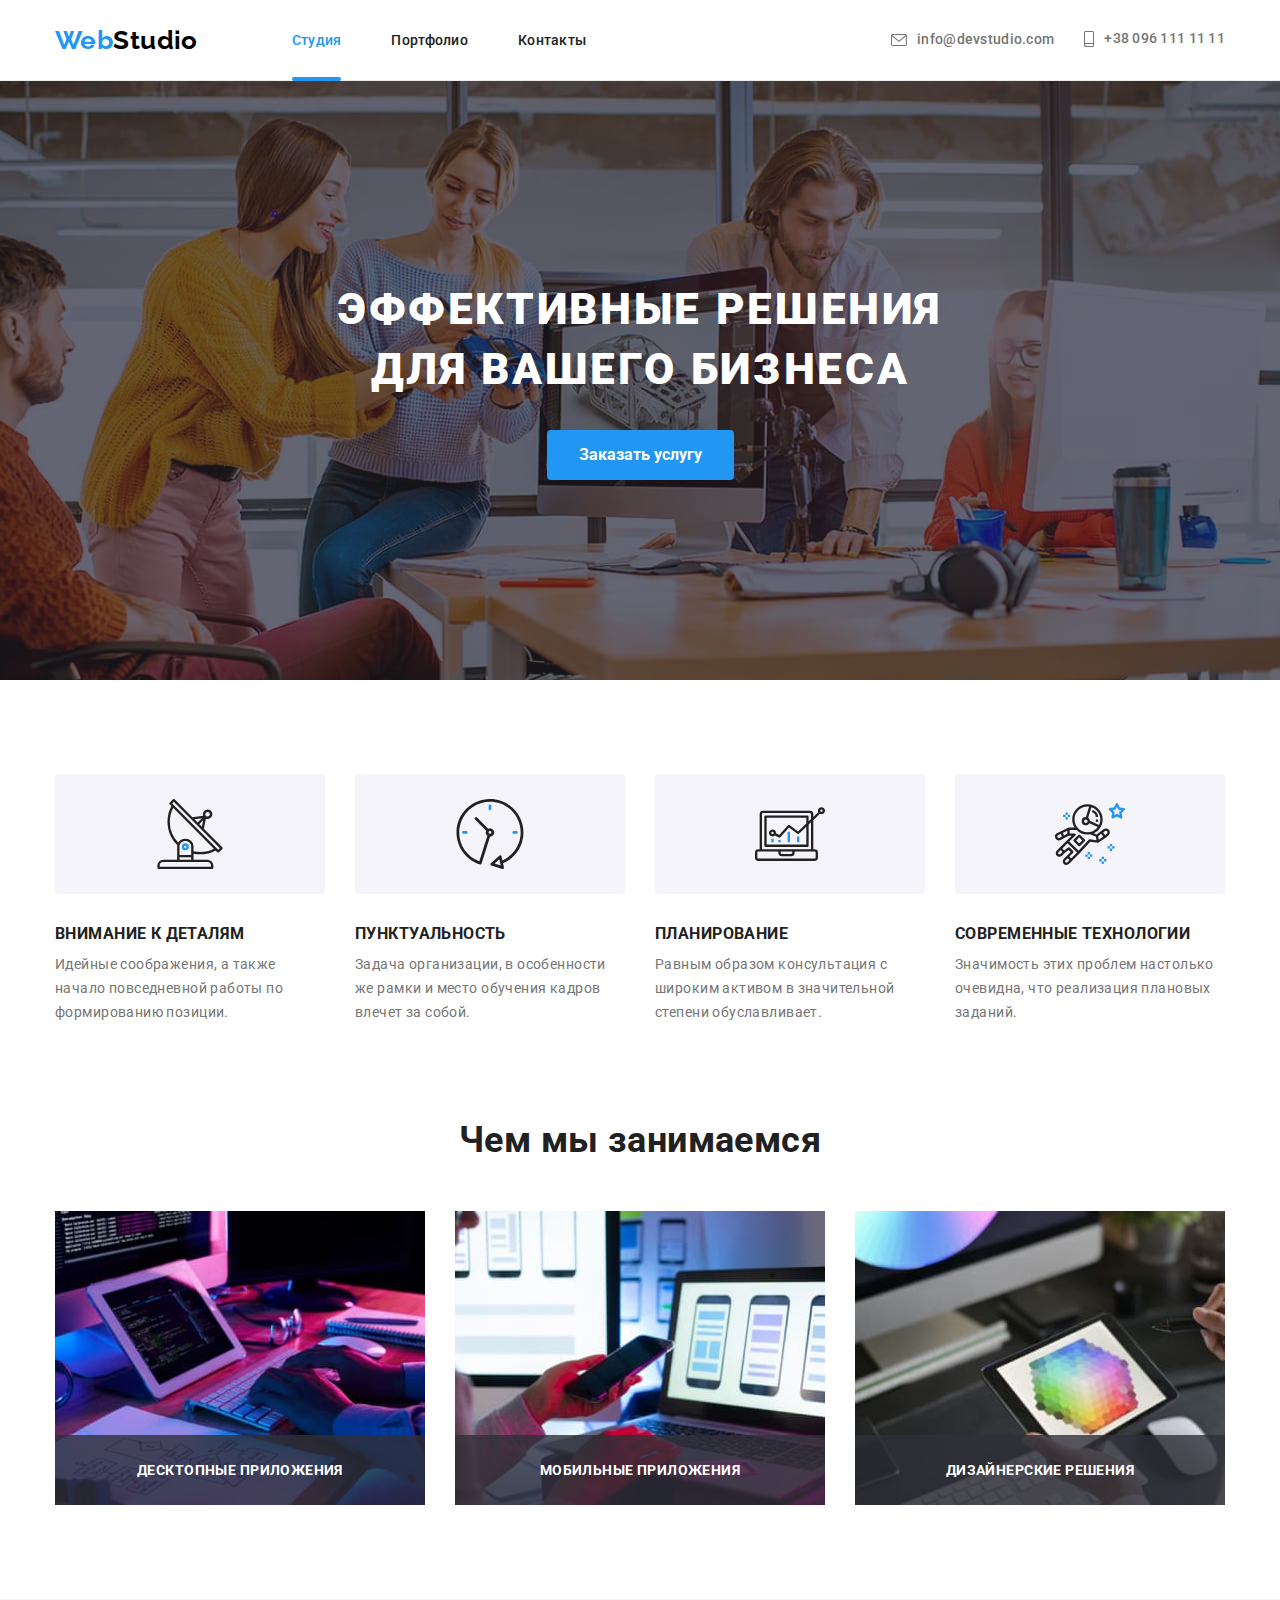
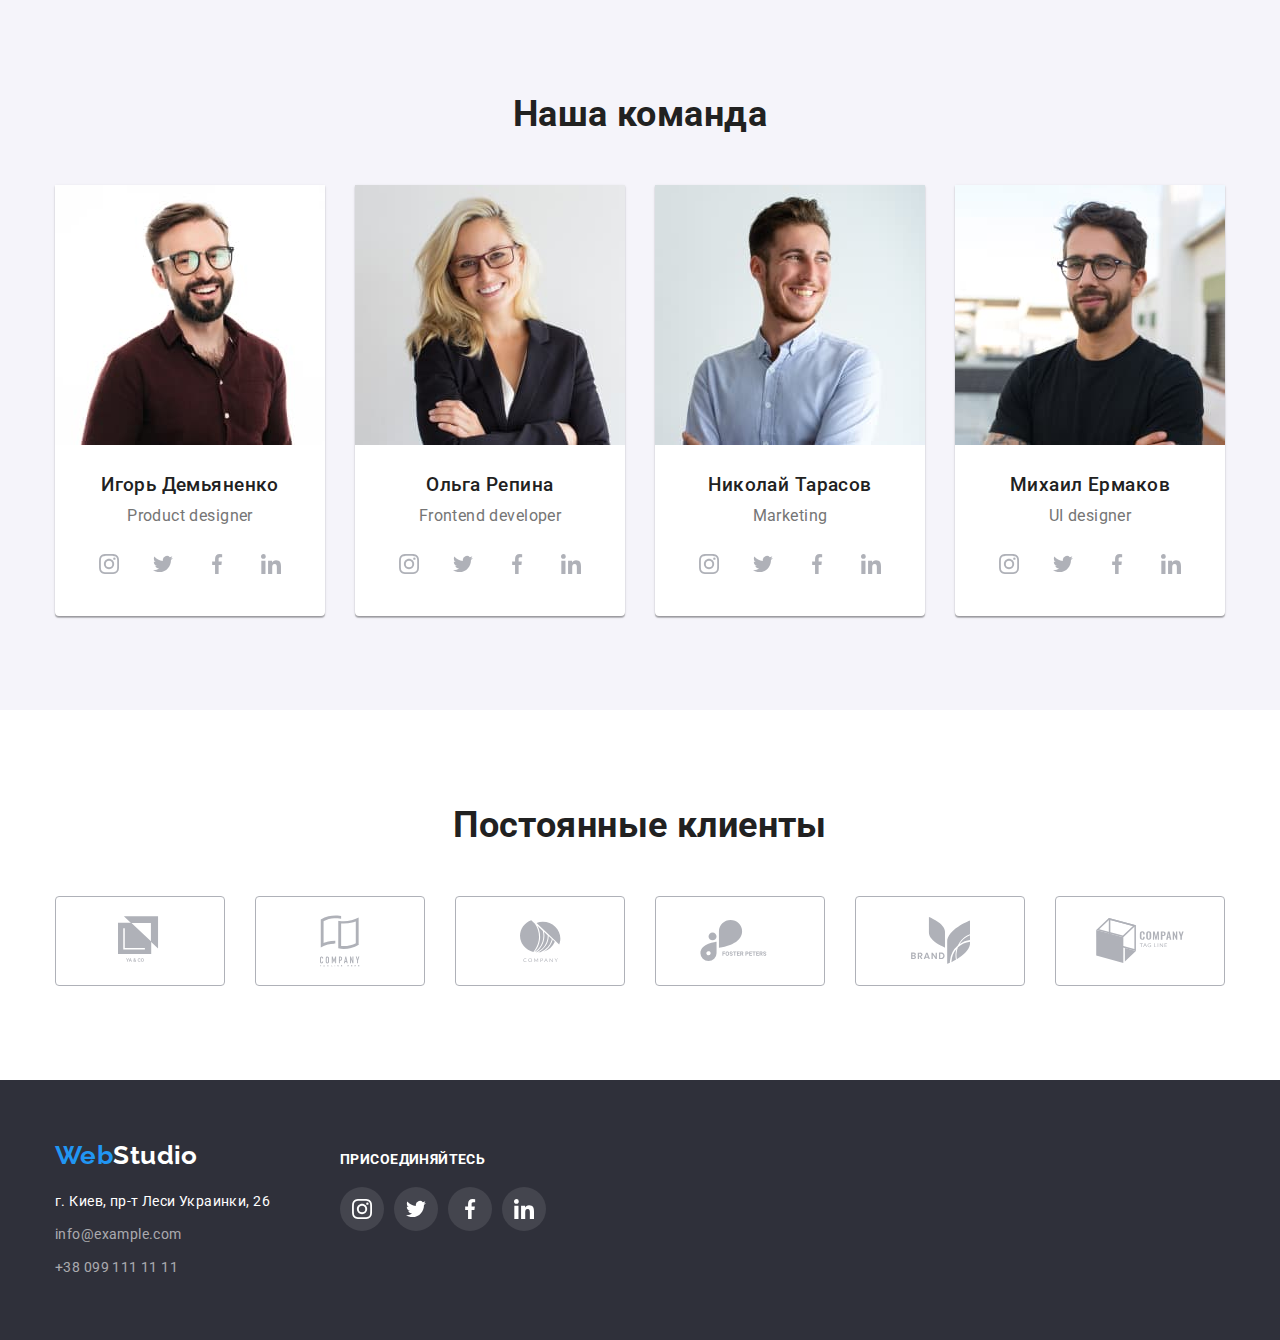
==== index.html @ 984427cb "Initial files copied" ====
<!DOCTYPE html>
<html lang="ru">
  <head>
    <meta charset="UTF-8" />
    <meta name="viewport" content="width=device-width, initial-scale=1.0" />
    <link rel="preconnect" href="https://fonts.gstatic.com" />
    <link
      href="https://fonts.googleapis.com/css2?family=Raleway:wght@400;700&family=Roboto:wght@400;500;700;900&display=swap"
      rel="stylesheet"
    />
    <link
      rel="stylesheet"
      href="https://cdnjs.cloudflare.com/ajax/libs/modern-normalize/1.0.0/modern-normalize.min.css"
    />
    <link rel="stylesheet" href="./css/styles.css" />
    <title>Главная</title>
  </head>
  <body>
    <!-- Секция хедера -->
    <header class="page-header">
      <div class="container header flex">
        <nav class="header-nav flex">
          <a class="logo" href="./index.html" lang="en"
            ><span class="accent">Web</span>Studio</a
          >
          <ul class="nav-list list flex">
            <li class="nav-item current">
              <a class="nav-link current" href="./index.html">Студия</a>
            </li>
            <li class="nav-item">
              <a class="nav-link" href="./portfolio.html">Портфолио</a>
            </li>
            <li class="nav-item">
              <a class="nav-link" href="#contact">Контакты</a>
            </li>
          </ul>
        </nav>
        <ul class="contacts-list list flex">
          <li class="item">
            <a class="contacts-link header" href="mailto:info@devstudio.com">
              <svg class="icon-envelope">
                <use href="./images/sprite.svg#icon-envelope"></use>
              </svg>
              info@devstudio.com</a
            >
          </li>
          <li class="item">
            <a class="contacts-link header" href="tel:+380961111111"
              ><svg class="icon-smartphone">
                <use href="./images/sprite.svg#icon-smartphone"></use>
              </svg>
              +38 096 111 11 11</a
            >
          </li>
        </ul>
      </div>
    </header>
    <main>
      <!-- Модальное окно -->
      <div class="backdrop is-hidden" data-modal>
        <div class="modal">
          <button type="button" class="modal-close-btn" data-modal-close>
            <svg class="icon-cross">
              <use href="./images/sprite.svg#icon-form-cross"></use>
            </svg>
          </button>
        </div>
      </div>
      <!-- Секция героя -->
      <section class="hero flex">
        <div class="container">
          <h1 class="hero-title">Эффективные решения для вашего бизнеса</h1>
          <!-- Временно оформлена как ссылка -->
          <button type="button" class="hero-button" data-modal-open>
            Заказать услугу
          </button>
        </div>
      </section>
      <!-- Секция преимуществ -->
      <section class="advantages">
        <div class="container">
          <!-- В будущем сделать Н2 скрытым заголовком корректно -->
          <h2 class="advantages-title-main visuallyhidden">
            Наши преимущества
          </h2>
          <ul class="advantages-list list flex">
            <li class="item">
              <div class="advantages-thumb">
                <svg class="advantages-icon">
                  <use href="./images/sprite.svg#icon-antenna"></use>
                </svg>
              </div>
              <h3 class="advantages-title">Внимание к деталям</h3>
              <p class="advantages-text">
                Идейные соображения, а также начало повседневной работы по
                формированию позиции.
              </p>
            </li>
            <li class="item">
              <div class="advantages-thumb">
                <svg class="advantages-icon">
                  <use href="./images/sprite.svg#icon-clock"></use>
                </svg>
              </div>
              <h3 class="advantages-title">Пунктуальность</h3>
              <p class="advantages-text">
                Задача организации, в особенности же рамки и место обучения
                кадров влечет за собой.
              </p>
            </li>
            <li class="item">
              <div class="advantages-thumb">
                <svg class="advantages-icon">
                  <use href="./images/sprite.svg#icon-diagram"></use>
                </svg>
              </div>
              <h3 class="advantages-title">Планирование</h3>
              <p class="advantages-text">
                Равным образом консультация с широким активом в значительной
                степени обуславливает.
              </p>
            </li>
            <li class="item">
              <div class="advantages-thumb">
                <svg class="advantages-icon">
                  <use href="./images/sprite.svg#icon-astronaut"></use>
                </svg>
              </div>
              <h3 class="advantages-title">Современные технологии</h3>
              <p class="advantages-text">
                Значимость этих проблем настолько очевидна, что реализация
                плановых заданий.
              </p>
            </li>
          </ul>
        </div>
      </section>
      <!-- Секция деятельности -->
      <section class="activity">
        <div class="container">
          <h2 class="activity-title">Чем мы занимаемся</h2>
          <ul class="activity-list list flex">
            <li class="activity-item">
              <img
                src="./images/codding.jpg"
                alt="Создание разметки вебстраницы"
              />
              <p class="activity-text">десктопные приложения</p>
            </li>
            <li class="activity-item">
              <img
                src="./images/prototyping.jpg"
                alt="Прототипирование вебстраницы"
              />
              <p class="activity-text">мобильные приложения</p>
            </li>
            <li class="activity-item">
              <img
                src="./images/web-design.jpg"
                alt="Выбор цвета на цифровой палитре"
              />
              <p class="activity-text">дизайнерские решения</p>
            </li>
          </ul>
        </div>
      </section>
      <!-- Секция команды -->
      <section class="team section">
        <div class="container">
          <h2 class="team-title">Наша команда</h2>
          <ul class="team-card-list list flex">
            <li class="team-card">
              <img src="./images/team-one.jpg" alt="Дизайнер продукта" />
              <div class="team-card-content">
                <h3 class="team-card-title">Игорь Демьяненко</h3>
                <p class="team-card-text" lang="en">Product designer</p>
              </div>
              <ul class="team-social list flex">
                <li class="team-social-item">
                  <a class="team-social-link flex" href="">
                    <svg class="team-icon">
                      <use href="./images/sprite.svg#icon-instagram-logo"></use>
                    </svg>
                  </a>
                </li>
                <li class="team-social-item">
                  <a class="team-social-link flex" href="">
                    <svg class="team-icon">
                      <use href="./images/sprite.svg#icon-twitter-logo"></use>
                    </svg>
                  </a>
                </li>
                <li class="team-social-item">
                  <a class="team-social-link flex" href="">
                    <svg class="team-icon">
                      <use href="./images/sprite.svg#icon-facebook-logo"></use>
                    </svg>
                  </a>
                </li>
                <li class="team-social-item">
                  <a class="team-social-link flex" href="">
                    <svg class="team-icon">
                      <use href="./images/sprite.svg#icon-linkedin-logo"></use>
                    </svg>
                  </a>
                </li>
              </ul>
            </li>
            <li class="team-card">
              <img src="./images/team-two.jpg" alt="Фронтенд разработчик" />
              <div class="team-card-content">
                <h3 class="team-card-title">Ольга Репина</h3>
                <p class="team-card-text" lang="en">Frontend developer</p>
              </div>
              <ul class="team-social list flex">
                <li class="team-social-item">
                  <a class="team-social-link flex" href="">
                    <svg class="team-icon">
                      <use href="./images/sprite.svg#icon-instagram-logo"></use>
                    </svg>
                  </a>
                </li>
                <li class="team-social-item">
                  <a class="team-social-link flex" href="">
                    <svg class="team-icon">
                      <use href="./images/sprite.svg#icon-twitter-logo"></use>
                    </svg>
                  </a>
                </li>
                <li class="team-social-item">
                  <a class="team-social-link flex" href="">
                    <svg class="team-icon">
                      <use href="./images/sprite.svg#icon-facebook-logo"></use>
                    </svg>
                  </a>
                </li>
                <li class="team-social-item">
                  <a class="team-social-link flex" href="">
                    <svg class="team-icon">
                      <use href="./images/sprite.svg#icon-linkedin-logo"></use>
                    </svg>
                  </a>
                </li>
              </ul>
            </li>
            <li class="team-card">
              <img src="./images/team-three.jpg" alt="Маркетолог" />
              <div class="team-card-content">
                <h3 class="team-card-title">Николай Тарасов</h3>
                <p class="team-card-text" lang="en">Marketing</p>
              </div>
              <ul class="team-social list flex">
                <li class="team-social-item">
                  <a class="team-social-link flex" href="">
                    <svg class="team-icon">
                      <use href="./images/sprite.svg#icon-instagram-logo"></use>
                    </svg>
                  </a>
                </li>
                <li class="team-social-item">
                  <a class="team-social-link flex" href="">
                    <svg class="team-icon">
                      <use href="./images/sprite.svg#icon-twitter-logo"></use>
                    </svg>
                  </a>
                </li>
                <li class="team-social-item">
                  <a class="team-social-link flex" href="">
                    <svg class="team-icon">
                      <use href="./images/sprite.svg#icon-facebook-logo"></use>
                    </svg>
                  </a>
                </li>
                <li class="team-social-item">
                  <a class="team-social-link flex" href="">
                    <svg class="team-icon">
                      <use href="./images/sprite.svg#icon-linkedin-logo"></use>
                    </svg>
                  </a>
                </li>
              </ul>
            </li>
            <li class="team-card">
              <img src="./images/team-four.jpg" alt="Дизайнер интерфейса" />
              <div class="team-card-content">
                <h3 class="team-card-title">Михаил Ермаков</h3>
                <p class="team-card-text" lang="en">UI designer</p>
              </div>
              <ul class="team-social list flex">
                <li class="team-social-item">
                  <a class="team-social-link flex" href="">
                    <svg class="team-icon">
                      <use href="./images/sprite.svg#icon-instagram-logo"></use>
                    </svg>
                  </a>
                </li>
                <li class="team-social-item">
                  <a class="team-social-link flex" href="">
                    <svg class="team-icon">
                      <use href="./images/sprite.svg#icon-twitter-logo"></use>
                    </svg>
                  </a>
                </li>
                <li class="team-social-item">
                  <a class="team-social-link flex" href="">
                    <svg class="team-icon">
                      <use href="./images/sprite.svg#icon-facebook-logo"></use>
                    </svg>
                  </a>
                </li>
                <li class="team-social-item">
                  <a class="team-social-link flex" href="">
                    <svg class="team-icon">
                      <use href="./images/sprite.svg#icon-linkedin-logo"></use>
                    </svg>
                  </a>
                </li>
              </ul>
            </li>
          </ul>
        </div>
      </section>
      <!-- Секция постоянные клиенты -->
      <section class="clients">
        <div class="container">
          <h2 class="clients-title">Постоянные клиенты</h2>
          <ul class="clients-list list">
            <li class="clients-item">
              <a class="clients-link link" href="">
                <svg class="clients-icons clients-icon-1">
                  <use href="./images/sprite.svg#icon-client-logo-1"></use>
                </svg>
              </a>
            </li>
            <li class="clients-item">
              <a class="clients-link link" href="">
                <svg class="clients-icons clients-icon-2">
                  <use href="./images/sprite.svg#icon-client-logo-2"></use>
                </svg>
              </a>
            </li>
            <li class="clients-item">
              <a class="clients-link link" href="">
                <svg class="clients-icons clients-icon-3">
                  <use href="./images/sprite.svg#icon-client-logo-3"></use>
                </svg>
              </a>
            </li>
            <li class="clients-item">
              <a class="clients-link link" href="">
                <svg class="clients-icons clients-icon-4">
                  <use href="./images/sprite.svg#icon-client-logo-4"></use>
                </svg>
              </a>
            </li>
            <li class="clients-item">
              <a class="clients-link link" href="">
                <svg class="clients-icons clients-icon-5">
                  <use href="./images/sprite.svg#icon-client-logo-5"></use>
                </svg>
              </a>
            </li>
            <li class="clients-item">
              <a class="clients-link link" href="">
                <svg class="clients-icons clients-icon-6">
                  <use href="./images/sprite.svg#icon-client-logo-6"></use>
                </svg>
              </a>
            </li>
          </ul>
        </div>
      </section>
    </main>
    <!-- Секция футера -->
    <footer class="page-footer">
      <div class="container">
        <ul class="footer-block list">
          <li class="footer-adress-part">
            <a class="logo inverse" href="./index.html" lang="en"
              ><span class="accent">Web</span>Studio</a
            >
            <address>
              <ul class="contacts-footer list">
                <li class="item">
                  <a
                    class="address-google"
                    href="https://www.google.com/maps/place/бул.+Леси+Украинки,+26,+Киев,+02000/@50.4265807,30.5361971,17z/data=!3m1!4b1!4m5!3m4!1s0x40d4cf0e033ecbe9:0x57a4dffefec77da0!8m2!3d50.4265807!4d30.5383858"
                    >г. Киев, пр-т Леси Украинки, 26</a
                  >
                </li>
                <li class="item" id="contact">
                  <a class="contacts-link footer" href="mailto:info@example.com"
                    >info@example.com</a
                  >
                </li>
                <li class="item">
                  <a class="contacts-link footer" href="tel:+380991111111"
                    >+38 099 111 11 11</a
                  >
                </li>
              </ul>
            </address>
          </li>
          <li>
            <p class="join-title">присоединяйтесь</p>
            <ul class="social-footer-list list flex">
              <li class="studio-social">
                <a class="studio-social-link link" href="">
                  <svg class="studio-social-icon">
                    <use href="./images/sprite.svg#icon-instagram-logo"></use>
                  </svg>
                </a>
              </li>
              <li class="studio-social">
                <a class="studio-social-link link" href="">
                  <svg class="studio-social-icon">
                    <use href="./images/sprite.svg#icon-twitter-logo"></use>
                  </svg>
                </a>
              </li>
              <li class="studio-social">
                <a class="studio-social-link link" href="">
                  <svg class="studio-social-icon">
                    <use href="./images/sprite.svg#icon-facebook-logo"></use>
                  </svg>
                </a>
              </li>
              <li class="studio-social">
                <a class="studio-social-link link" href="">
                  <svg class="studio-social-icon">
                    <use href="./images/sprite.svg#icon-linkedin-logo"></use>
                  </svg>
                </a>
              </li>
            </ul>
          </li>
        </ul>
      </div>
    </footer>
    <script src="./js/modal.js"></script>
  </body>
</html>
---- css/styles.css ----
/* primary background color: #ffffff */
/* secondary background color: #F5F4FA */
/* primary text color: #212121 */
/* secondary text color: #ffffff */
/* tertiary text color: #757575 */
/* accent color: #2196f3 */

/* Поряжок укаания стилей:
- позиционирование
- стили блочной модели (разделение пустой строкой)
- стили цвета (разделение пустой строкой)
- стили шрифта (разделение пустой строкой)
- декоративные эффекты, анимации (разделение пустой строкой) */

:root {
  --primary-background-color: #ffffff;
  --secondary-background-color: #f5f4fa;
  --primary-text-color: #212121;
  --secondary-text-color: #ffffff;
  --tertiary-text-color: #757575;
  --accent-color: #2196f3;
  --logo-color: #afb1b8;
  --semitransparante-bg-color: rgba(47, 48, 58, 0.8);
  --animation-timing: cubic-bezier(0.4, 0, 0.2, 1);
}

body {
  padding-top: 80px;
  background-color: var(--primary-background-color);
  color: var(--primary-text-color);

  font-family: 'Roboto', sans-serif;
  font-size: 14px;
  line-height: 1.17;
  letter-spacing: 0.03em;
}

/* Utilities */

.container {
  margin-left: auto;
  margin-right: auto;
  width: 1200px;
  padding-left: 15px;
  padding-right: 15px;

  /* outline: 1px solid tomato; */
}

a,
.link {
  text-decoration: none;
}

address {
  font-style: normal;
}

img {
  display: block;
  max-width: 100%;
  height: auto;
}

.list,
h1,
h2,
h3,
p {
  padding: 0;
  margin: 0;
  list-style: none;
}

.visuallyhidden {
  position: absolute;
  width: 1px;
  height: 1px;
  margin: -1px;
  border: 0;
  padding: 0;
  white-space: nowrap;
  clip-path: inset(100%);
  clip: rect(0 0 0 0);
  overflow: hidden;
}

.accent,
.nav-link.current,
.nav-link:hover,
.nav-link:focus,
.contacts-link:hover,
.contacts-link:focus {
  color: var(--accent-color);
}

.flex {
  display: flex;
  align-items: center;

  /* outline: 2px solid green; */
}

/* Logo */

.logo {
  color: #000000;

  font-family: 'Raleway', sans-serif;
  font-size: 26px;
  font-weight: 700;
}

.logo.inverse {
  color: var(--secondary-text-color);
}

/* Цвет акцента логотипа указан в Utilities */

/* Header */
.page-header {
  position: fixed;
  top: 0;
  left: 0;
  min-height: 80px;
  width: 100%;
  z-index: 1;

  background-color: var(--primary-background-color);
  border-bottom: 1px solid #ececec;
}

.nav-list {
  margin-left: 94px;
}

.nav-item:not(:last-child) {
  margin-right: 50px;
}

.nav-link {
  position: relative;
  display: block;
  /* Область ссылок увеличина согласно видео Репеты */
  padding-top: 32px;
  padding-bottom: 32px;

  color: var(--primary-text-color);
  font-weight: 500;
  letter-spacing: 0.02em;

  transition: color 250ms var(--animation-timing);
}

.nav-link::after {
  position: absolute;
  left: 0;
  bottom: -1px;
  opacity: 0;
  content: '';
  width: 100%;
  height: 4px;
  border-radius: 2px;
  background-color: var(--accent-color);
}

.nav-link.current::after {
  opacity: 1;
}

.contacts-list {
  margin-left: auto;
  font-weight: 500;
  letter-spacing: 0.02em;
}

.contacts-list .item:not(:last-child) {
  margin-right: 30px;
}

.contacts-link,
.advantages-text,
.team-card-text {
  color: var(--tertiary-text-color);
}

.contacts-link {
  transition: color 250ms var(--animation-timing);
}

.contacts-link.header {
  display: inline-flex;
  align-items: center;
}

.icon-envelope {
  width: 16px;
  height: 12px;
  margin-right: 10px;

  fill: currentColor;
}

.icon-smartphone {
  width: 10px;
  height: 16px;
  margin-right: 10px;

  fill: currentColor;
}

.icon-envelope:focus,
.icon-envelope:hover {
  fill: var(--accent-color);
}

/* Модальное окно */
.backdrop {
  position: fixed;
  top: 0;
  left: 0;
  z-index: 1;
  width: 100%;
  height: 100%;
  background-color: rgba(0, 0, 0, 0.2);

  transition: opacity 250ms var(--animation-timing);
}

.backdrop.is-hidden {
  opacity: 0;
  pointer-events: none;
}

.backdrop.is-hidden .modal {
  transform: translate(-50%, -50%) scale(0.7);
}

.modal {
  position: absolute;
  top: 50%;
  left: 50%;
  transform: translate(-50%, -50%) scale(1);

  min-width: 528px;
  min-height: 581px;
  background-color: var(--primary-background-color);

  transition: transform 250ms var(--animation-timing);
}

.modal-close-btn {
  position: absolute;
  top: 8px;
  right: 8px;
  width: 30px;
  height: 30px;
  border: 1px solid rgba(0, 0, 0, 0.1);
  border-radius: 50%;
  background-color: var(--primary-background-color);
  cursor: pointer;
}

.icon-cross {
  position: absolute;
  top: 50%;
  left: 50%;
  transform: translate(-50%, -50%);
  fill: #000000;
  width: 11px;
  height: 11px;

  transition: fill 250ms var(--animation-timing);
}

.modal-close-btn:hover .icon-cross {
  fill: var(--accent-color);
}

/* Hero */

.hero {
  text-align: center;
  /* Фиксированная высота в стилях для отображения фона */
  max-width: 1600px;
  height: 600px;
  margin-right: auto;
  margin-left: auto;
  padding-top: 200px;
  padding-bottom: 200px;
  background-color: #2f303a;
  background-image: linear-gradient(
      to right,
      rgba(47, 48, 58, 0.4),
      rgba(47, 48, 58, 0.4)
    ),
    url('../images/hero-bg.jpg');
  background-repeat: no-repeat;
  background-position: center;
  background-size: cover;
}

.hero-title {
  width: 696px;
  margin-bottom: 30px;
  margin-right: auto;
  margin-left: auto;

  color: var(--secondary-text-color);
  text-transform: uppercase;
  font-size: 44px;
  font-weight: 900;
  line-height: 1.36;
  letter-spacing: 0.06em;
}

.hero-button {
  padding-top: 10px;
  padding-right: 32px;
  padding-bottom: 10px;
  padding-left: 32px;
  border-radius: 4px;
  border-width: 0;

  cursor: pointer;

  background-color: var(--accent-color);
  color: var(--secondary-text-color);

  font-weight: 700;
  font-size: 16px;
  line-height: 1.87;

  transition: background-color 250ms var(--animation-timing),
    color 250ms var(--animation-timing);
}

.hero-button:focus,
.hero-button:hover {
  background-color: var(--primary-background-color);
  color: var(--accent-color);
}

/* Advantages */

.advantages {
  padding-top: 94px;
  padding-bottom: 94px;
}

.advantages-thumb {
  display: flex;
  justify-content: center;
  align-items: center;
  height: 120px;
  margin-bottom: 30px;
  background-color: var(--secondary-background-color);
  border-radius: 4px;
}

.advantages-icon {
  width: 70px;
  height: 70px;
}

.advantages-list {
  align-items: flex-start;
}

/* advantages-title-main - скрыт в блоке utilities*/

.advantages-title {
  margin-bottom: 10px;

  font-weight: 700;
  text-transform: uppercase;
}

.advantages-text {
  /* цвет указан в блоке Header */
  line-height: 1.71;
}

.advantages-list .item:not(:last-child) {
  margin-right: 30px;
}

.advantages-list .item {
  width: calc((100% - 90px) / 4);
}

/* Activity */

.activity {
  padding-bottom: 94px;
}

.activity-title,
.team-title,
.clients-title {
  margin-bottom: 50px;
  font-weight: 700;
  font-size: 36px;
  text-align: center;
}

.activity-item:not(:last-child) {
  margin-right: 30px;
}

.activity-item {
  position: relative;
  z-index: -1;
  width: calc((100% - 60px) / 3);
}

.activity-text {
  position: absolute;
  bottom: 0;
  left: 0;
  width: 100%;
  padding-top: 27px;
  padding-bottom: 27px;
  background-color: var(--semitransparante-bg-color);
  color: var(--secondary-text-color);
  text-align: center;
  text-transform: uppercase;
  font-weight: 700;
}

/* Team */

/* Team title прописан в блоке activity */

.team.section {
  background-color: var(--secondary-background-color);
  padding-top: 94px;
  padding-bottom: 94px;
}

.team-card:not(:last-child) {
  margin-right: 30px;
}

.team-card {
  width: calc((100% - 90px) / 4);
  background-color: var(--primary-background-color);
  box-shadow: 0px 1px 3px rgba(0, 0, 0, 0.12), 0px 1px 1px rgba(0, 0, 0, 0.14),
    0px 2px 1px rgba(0, 0, 0, 0.2);
  border-radius: 0px 0px 4px 4px;
}

.team-card-content {
  padding-top: 30px;

  font-size: 16px;
  text-align: center;
}

.team-card-title {
  margin-bottom: 10px;
  font-weight: 500;
}

.team-social {
  padding-top: 16px;
  padding-right: 32px;
  padding-bottom: 30px;
  padding-left: 32px;
  justify-content: center;
}

.team-social-item:not(:last-child) {
  margin-right: 10px;
}

.team-social-link {
  width: 44px;
  height: 44px;
  justify-content: center;
  border-radius: 50%;
  background-color: var(--primary-background-color);
  color: var(--logo-color);

  transition: color 250ms var(--animation-timing),
    background-color 250ms var(--animation-timing);
}

.team-icon {
  width: 20px;
  height: 20px;
  fill: currentColor;

  transition: fill 250ms var(--animation-timing);
}

.team-social-link:hover,
.team-social-link:focus {
  color: var(--primary-background-color);
  background-color: var(--accent-color);
}

.team-icon:hover,
.team-icon:focus {
  color: var(--primary-background-color);
}

/* Clients */

.clients {
  padding-top: 94px;
  padding-bottom: 94px;
}

/* Clients title прописан в блоке activity */

.clients-list {
  display: flex;
  justify-content: space-between;
}

.clients-link {
  display: flex;
  align-items: center;
  justify-content: center;
  width: 170px;
  height: 90px;
  border-radius: 4px;
  border: 1px solid #afb1b8;
  background-color: var(--primary-background-color);
  color: var(--logo-color);

  transition: border-color 250ms var(--animation-timing);
}

.clients-link:hover,
.clients-link:focus {
  border: 1px solid var(--accent-color);
}

.clients-icons {
  fill: currentColor;
  transition: fill 250ms var(--animation-timing);
}

.clients-icon-1 {
  width: 44.27px;
  height: 49.23px;
}
.clients-icon-2 {
  width: 40px;
  height: 52px;
}
.clients-icon-3 {
  width: 41px;
  height: 42.6px;
}
.clients-icon-4 {
  width: 79.66px;
  height: 42.02px;
}
.clients-icon-5 {
  width: 59px;
  height: 47px;
}
.clients-icon-6 {
  width: 88.48px;
  height: 45.44px;
}

.clients-link:hover .clients-icons,
.clients-link:focus .clients-icons {
  fill: var(--accent-color);
}

/* Footer */

.page-footer {
  padding-top: 60px;
  padding-bottom: 60px;
  background-color: #2f303a;
}

.footer-block {
  display: flex;
  align-items: baseline;
}

.contacts-footer {
  margin-top: 20px;
  line-height: 1.71;
}

.contacts-footer .item + .item {
  margin-top: 9px;
}

.address-google {
  color: var(--secondary-text-color);
}

.contacts-link.footer {
  color: rgba(255, 255, 255, 0.6);
}

.footer-adress-part {
  margin-right: 70px;
}

.join-title {
  margin-bottom: 20px;
  font-size: 14px;
  font-weight: 700;
  text-transform: uppercase;

  color: var(--secondary-text-color);
}

.studio-social-link {
  display: flex;
  align-items: center;
  justify-content: center;
  width: 44px;
  height: 44px;

  border-radius: 50%;
  background-color: rgba(255, 255, 255, 0.1);
  color: var(--secondary-text-color);

  transition: background-color 250ms var(--animation-timing);
}

.studio-social-link:hover,
.studio-social-link:focus {
  background-color: var(--accent-color);
}

.studio-social:not(:last-child) {
  margin-right: 10px;
}

.studio-social-icon {
  width: 20px;
  height: 20px;

  fill: currentColor;
}

/* Portfolio Hero (начало блоков страницы Портфолио) */

/* .hero-title - в блоке utilities */

/* Portfolio filter */

.portfolio-filter {
  padding-top: 94px;
  padding-bottom: 94px;
}

.filter-list {
  justify-content: center;
  margin-bottom: 50px;
}

.filter-button {
  display: inline-block;
  padding: 6px 22px;
  border-radius: 4px;
  text-align: center;

  background-color: var(--secondary-background-color);

  font-weight: 500;
  font-size: 16px;
  line-height: 1.62;

  transition: color 250ms var(--animation-timing),
    background-color 250ms var(--animation-timing),
    box-shadow 250ms var(--animation-timing);
}

.filter-item:not(:last-child) {
  margin-right: 8px;
}

.filter-button:hover,
.filter-button:focus,
.filter-button.current {
  background-color: var(--accent-color);
  color: var(--secondary-text-color);
  box-shadow: 0px 1px 3px rgba(0, 0, 0, 0.12), 0px 1px 1px rgba(0, 0, 0, 0.14),
    0px 2px 1px rgba(0, 0, 0, 0.2);
}

/* Portfolio gallery */

.gallery-list {
  flex-wrap: wrap;
}

.gallery-card {
  width: calc((100% - 60px) / 3);
}

.gallery-card:hover {
  box-shadow: 0px 1px 1px rgba(0, 0, 0, 0.12), 0px 4px 4px rgba(0, 0, 0, 0.06),
    1px 4px 6px rgba(0, 0, 0, 0.16);
}

.gallery-card:not(:nth-child(3n)) {
  margin-right: 30px;
}

.gallery-card:not(:nth-last-child(-n + 3)) {
  margin-bottom: 30px;
}

.gallery-image-wrap {
  position: relative;
  overflow: hidden;
}

.gallery-image-text {
  position: absolute;
  top: 0;
  left: 0;
  width: 100%;
  height: 100%;
  padding-right: 24px;
  padding-left: 24px;
  padding-top: 63px;
  padding-bottom: 63px;
  opacity: 0;
  background-color: var(--accent-color);
  color: var(--secondary-text-color);
  font-size: 18px;
  line-height: 1.55;

  transform: translatey(100%);

  transition: opacity 250ms var(--animation-timing),
    transform 250ms var(--animation-timing);
}

.gallery-card-link:hover .gallery-image-text,
.gallery-card-link:focus .gallery-image-text {
  opacity: 0.9;
  transform: translatey(0%);
}

.gallery-card-content {
  padding-right: 24px;
  padding-left: 24px;
  padding-top: 20px;
  padding-bottom: 20px;

  border-right: 1px solid #eeeeee;
  border-bottom: 1px solid #eeeeee;
  border-left: 1px solid #eeeeee;

  background-color: var(--primary-background-color);
}

.gallery-card-title {
  margin-bottom: 4px;

  color: var(--primary-text-color);
  font-weight: 700;
  font-size: 18px;
  line-height: 2;
  letter-spacing: 0.06em;
}

.gallery-card-text {
  color: var(--tertiary-text-color);

  font-size: 16px;
  line-height: 1.87;
}
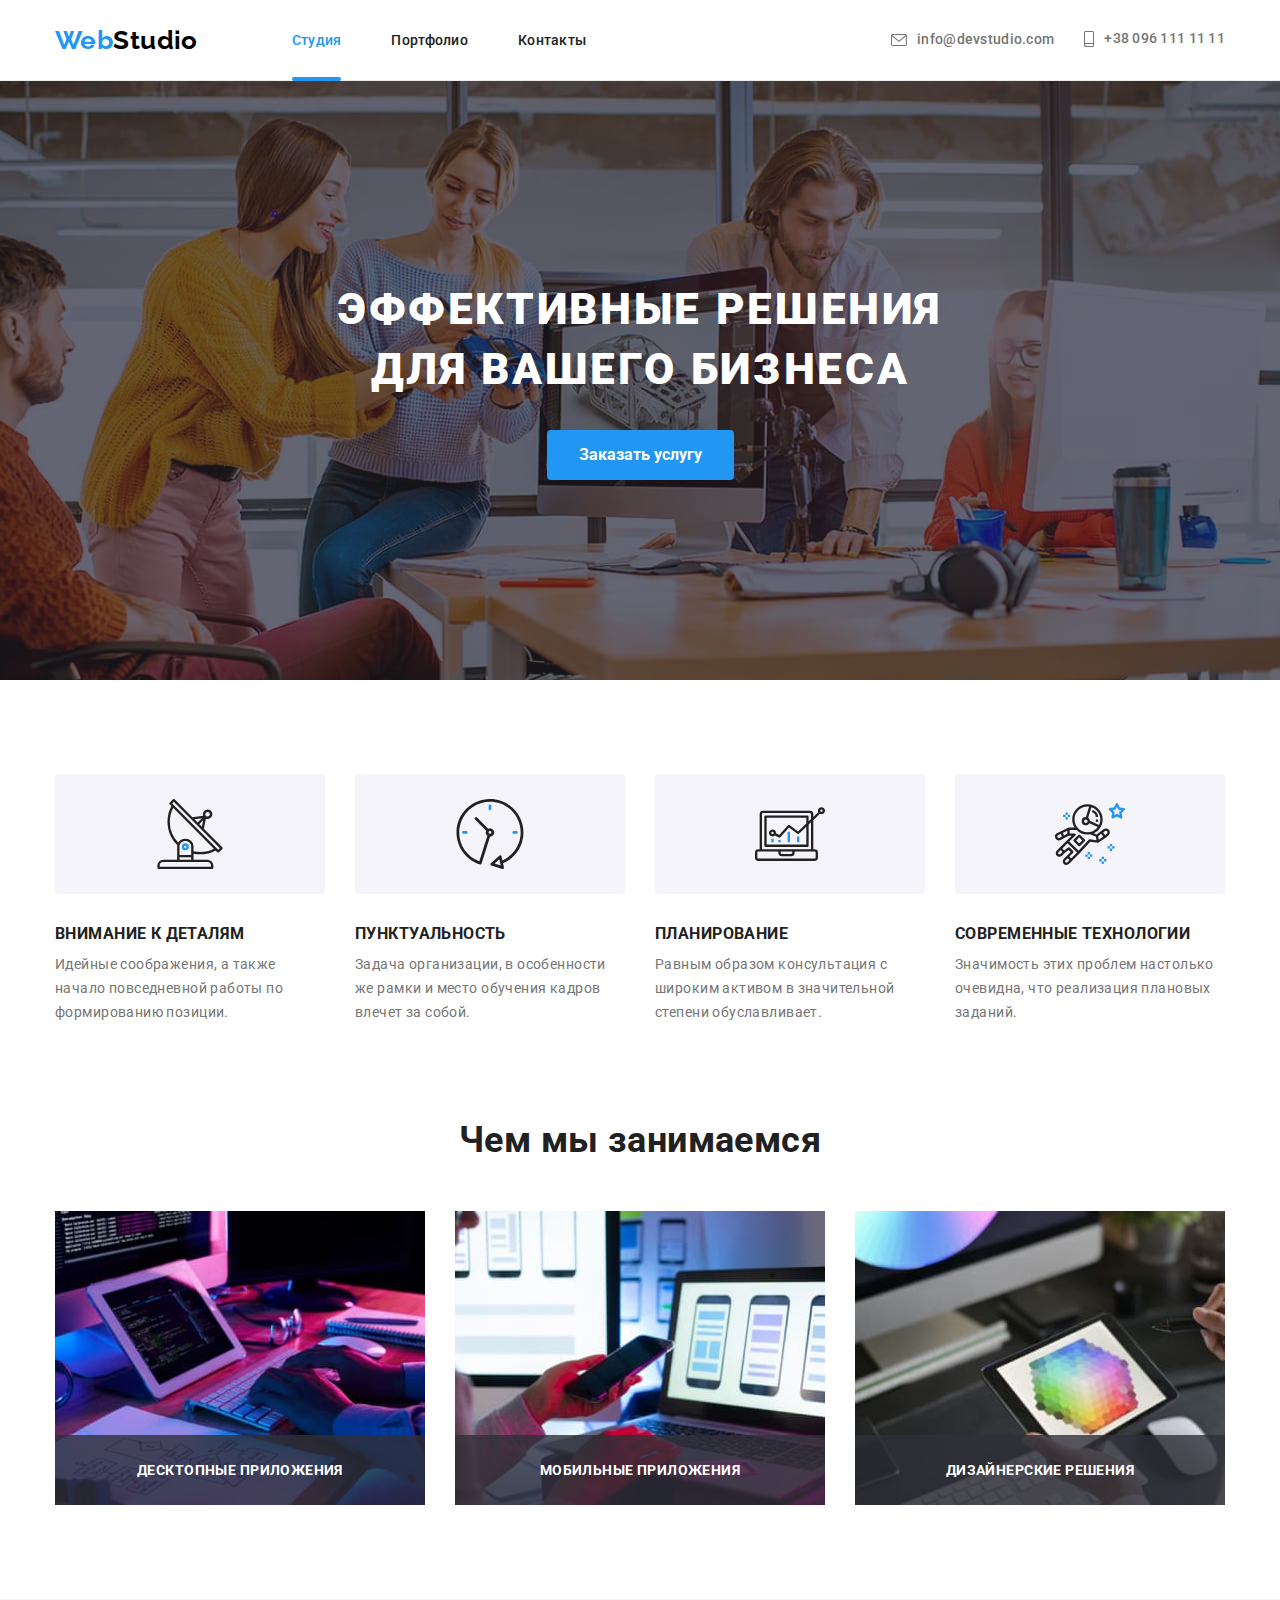
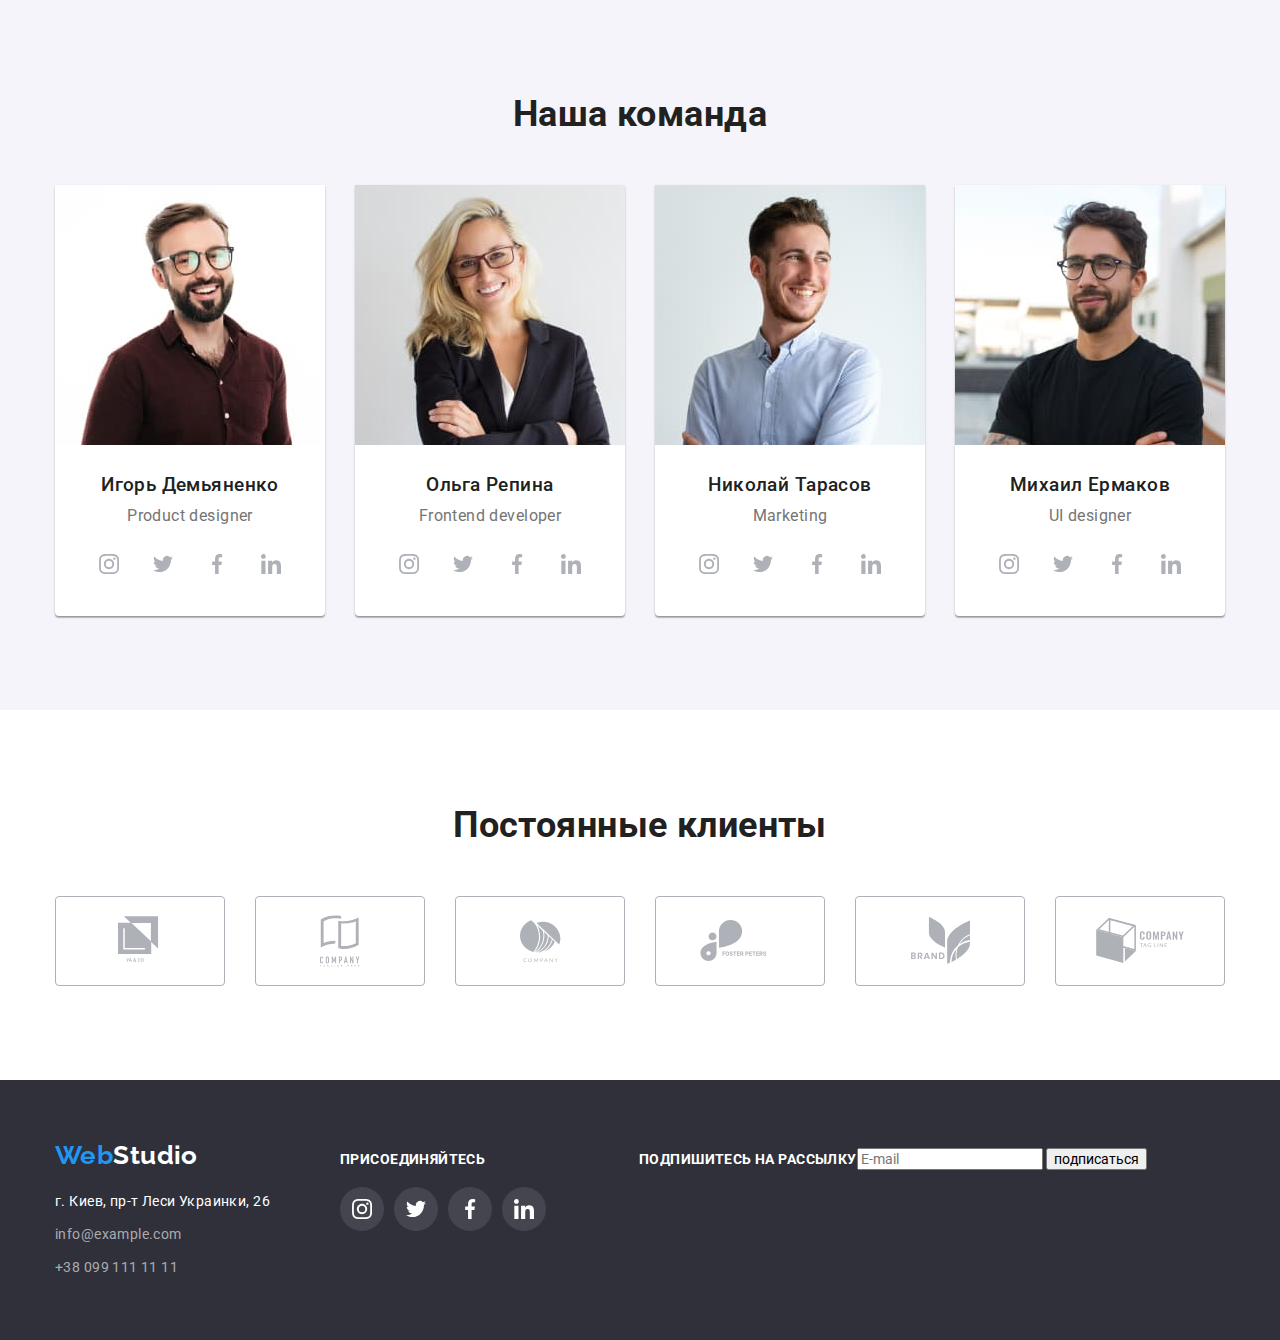
==== commit c4862451: "first part of webform" ====
--- a/index.html
+++ b/index.html
@@ -64,6 +64,43 @@
               <use href="./images/sprite.svg#icon-form-cross"></use>
             </svg>
           </button>
+          <p class="form-title">Оставьте свои данные, мы вам перезвоним</p>
+          <form class="form-structure js-speaker-form" autocomplete="off">
+            <div class="form-field">
+              <label class="form-label" for="name">Имя</label>
+              <div class="input-icon">
+                <input class="form-input" type="text" name="name" id="name">
+                <svg class="form-icon icon-name">
+                  <use href=./images/sprite.svg#icon-form-name></use>
+                </svg>
+              </div>
+            </div>
+            <div class="form-field">
+              <label class="form-label" for="tel">Телефон</label>
+              <div class="input-icon">
+                <input class="form-input" type="tel" name="tel" id="tel">
+                <svg class="form-icon icon-tel">
+                  <use href=./images/sprite.svg#icon-form-tel></use>
+                </svg>
+              </div>
+            </div>
+            <div class="form-field">
+              <label class="form-label" for="email">Почта</label>
+              <div class="input-icon">
+                <input class="form-input" type="email" name="email" id="email">
+                <svg class="form-icon icon-email">
+                  <use href="./images/sprite.svg#icon-form-email"></use>
+                </svg>
+              </div>
+            </div>
+            <div class="form-field">
+              <label class="form-label" for="comment">Комментарий</label>
+              <textarea class="form-textarea name="comment" id="comment" rows="8" placeholder="Введите текст"></textarea>
+            </div>
+            <input type="checkbox" name="policy" id="policy">
+            <label for="policy">Соглашаюсь с рассылкой и принимаю <a href=""><span class="accent">Условия договора</span></a></label>
+            <button type="submit">Отправить</button>
+          </form>
         </div>
       </div>
       <!-- Секция героя -->
@@ -402,7 +439,7 @@
             </address>
           </li>
           <li>
-            <p class="join-title">присоединяйтесь</p>
+            <p class="footer-title">присоединяйтесь</p>
             <ul class="social-footer-list list flex">
               <li class="studio-social">
                 <a class="studio-social-link link" href="">
@@ -433,6 +470,15 @@
                 </a>
               </li>
             </ul>
+            <li>
+                <form class="sign-form-footer">
+                  <label class="footer-title" for="email">подпишитесь на рассылку</label>
+                  <div class="sign-wrapper">
+                    <input type="email" id="email" name="email" placeholder="E-mail"/>
+                <button type="submit" class="sign-button">подписаться</button>
+                </div>
+                </form>
+            </li>
           </li>
         </ul>
       </div>
--- a/css/styles.css
+++ b/css/styles.css
@@ -22,6 +22,7 @@
   --logo-color: #afb1b8;
   --semitransparante-bg-color: rgba(47, 48, 58, 0.8);
   --animation-timing: cubic-bezier(0.4, 0, 0.2, 1);
+  --form-border-color: rgba(33, 33, 33, 0.2);
 }
 
 body {
@@ -240,12 +241,15 @@
   position: absolute;
   top: 50%;
   left: 50%;
+
+  min-width: 528px;
+  padding: 40px;
+  background-color: var(--primary-background-color);
+  border-radius: 4px;
+  box-shadow: 0px 1px 3px rgba(0, 0, 0, 0.12), 0px 1px 1px rgba(0, 0, 0, 0.14),
+    0px 2px 1px rgba(0, 0, 0, 0.2);
+
   transform: translate(-50%, -50%) scale(1);
-
-  min-width: 528px;
-  min-height: 581px;
-  background-color: var(--primary-background-color);
-
   transition: transform 250ms var(--animation-timing);
 }
 
@@ -275,6 +279,97 @@
 
 .modal-close-btn:hover .icon-cross {
   fill: var(--accent-color);
+}
+
+/* Форма заявки */
+
+.form-structure {
+  width: 100%;
+}
+
+.form-title {
+  font-weight: 700;
+  font-size: 20px;
+  line-height: 1.15;
+  text-align: center;
+  color: var(--primary-text-color);
+  margin-bottom: 12px;
+}
+
+.form-field {
+  display: flex;
+  flex-direction: column;
+  margin-bottom: 10px;
+}
+
+.form-label {
+  margin-bottom: 4px;
+  font-size: 12px;
+  letter-spacing: 0.01em;
+
+  color: var(--tertiary-text-color);
+}
+
+.form-input {
+  height: 40px;
+  margin: 0;
+  padding: 11px 12px 11px 42px;
+
+  border: 1px solid var(--form-border-color);
+  border-radius: 4px;
+  outline: none;
+
+  transition: border-color 250ms var(--animation-timing);
+}
+
+.form-input:focus {
+  border: 1px solid var(--accent-color);
+}
+
+.input-icon {
+  position: relative;
+  display: flex;
+  flex-direction: column;
+}
+
+.form-icon {
+  position: absolute;
+  top: 50%;
+  left: 12px;
+  transform: translateY(-50%);
+
+  width: 18px;
+  height: 18px;
+
+  fill: currentColor;
+  transition: fill 250ms var(--animation-timing);
+}
+
+.form-input:focus ~ .form-icon {
+  fill: var(--accent-color);
+}
+
+.form-textarea {
+  resize: none;
+  height: 120px;
+  padding: 12px 16px;
+
+  border: 1px solid var(--form-border-color);
+  border-radius: 4px;
+  outline: none;
+
+  transition: border-color 250ms var(--animation-timing);
+}
+
+.form-textarea:focus {
+  border: 1px solid var(--accent-color);
+}
+
+.form-textarea::placeholder {
+  font-size: 12px;
+  letter-spacing: 0.01em;
+
+  color: rgba(117, 117, 117, 0.5);
 }
 
 /* Hero */
@@ -607,13 +702,17 @@
   margin-right: 70px;
 }
 
-.join-title {
+.footer-title {
   margin-bottom: 20px;
   font-size: 14px;
   font-weight: 700;
   text-transform: uppercase;
 
   color: var(--secondary-text-color);
+}
+
+.social-footer-list {
+  margin-right: 93px;
 }
 
 .studio-social-link {
@@ -644,6 +743,15 @@
   height: 20px;
 
   fill: currentColor;
+}
+
+.sign-form-footer {
+  display: flex;
+  align-items: baseline;
+}
+
+.sign-wrapper {
+  display: block;
 }
 
 /* Portfolio Hero (начало блоков страницы Портфолио) */
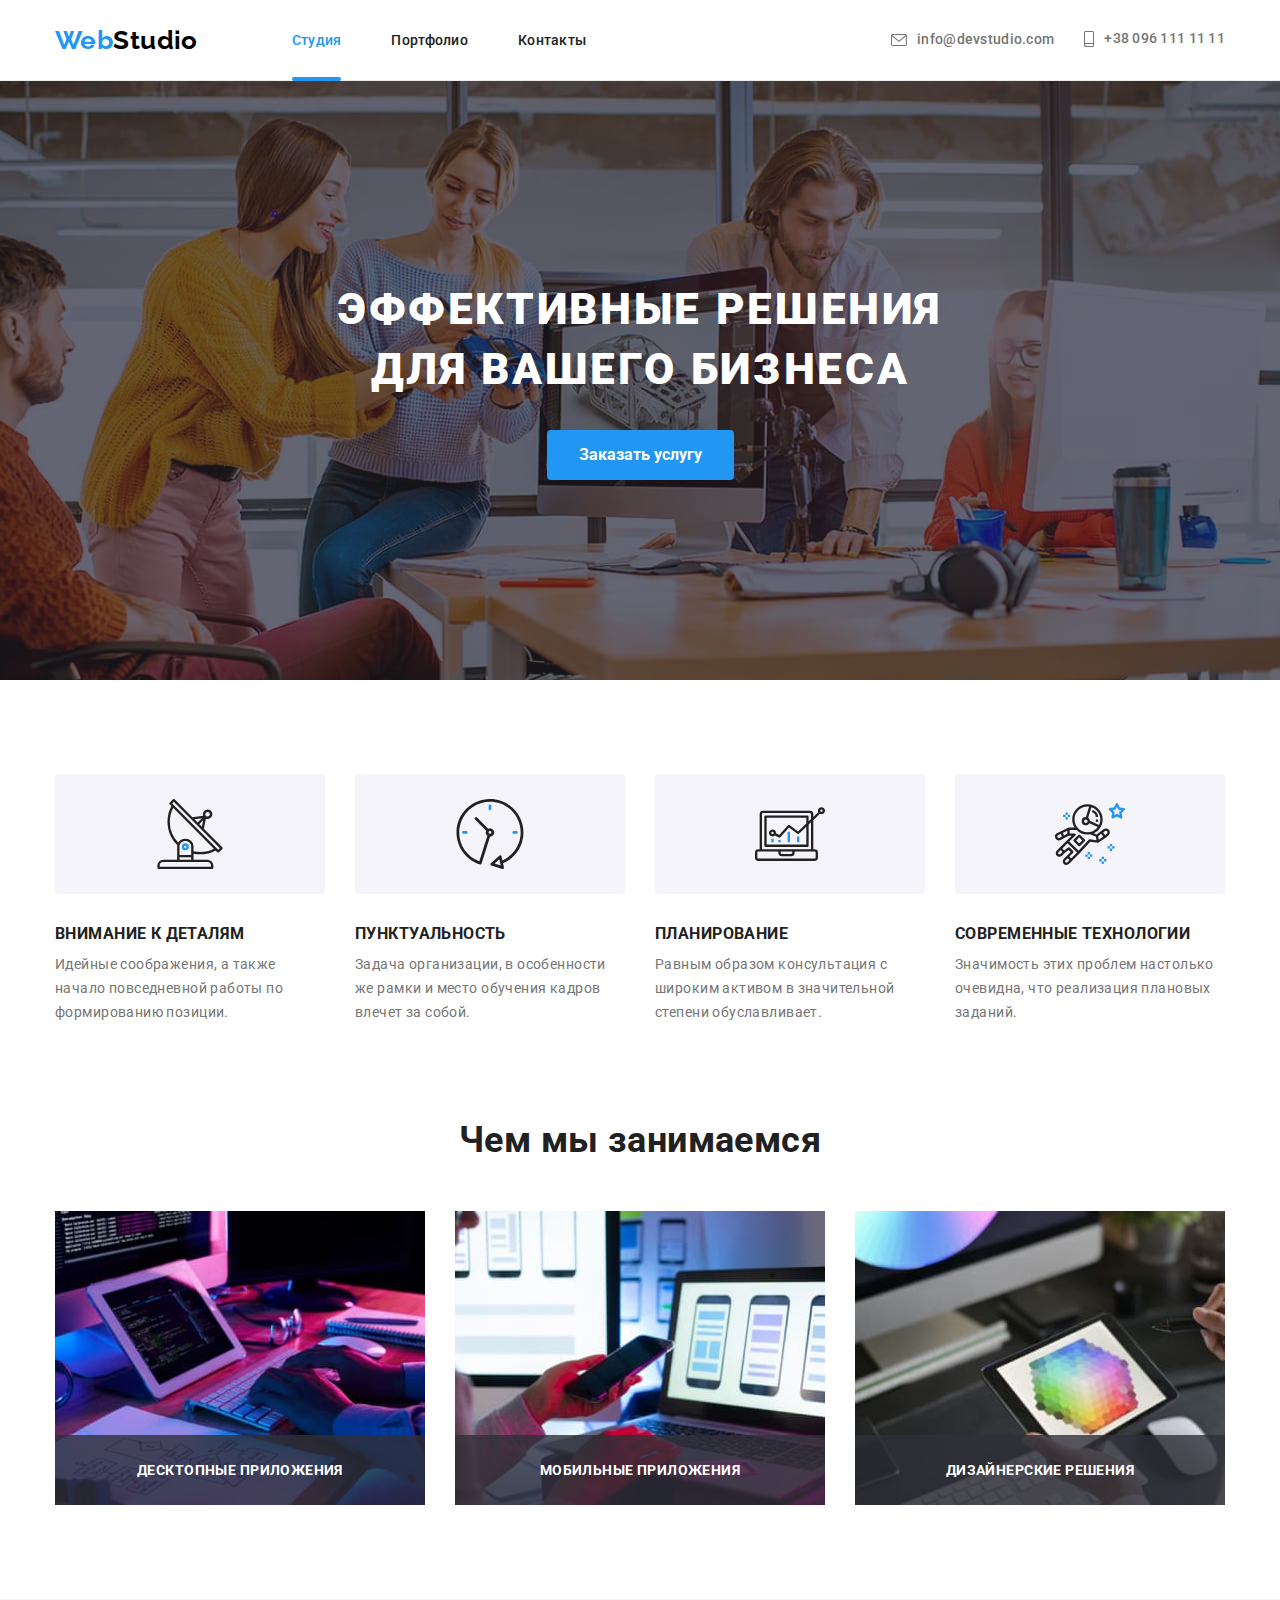
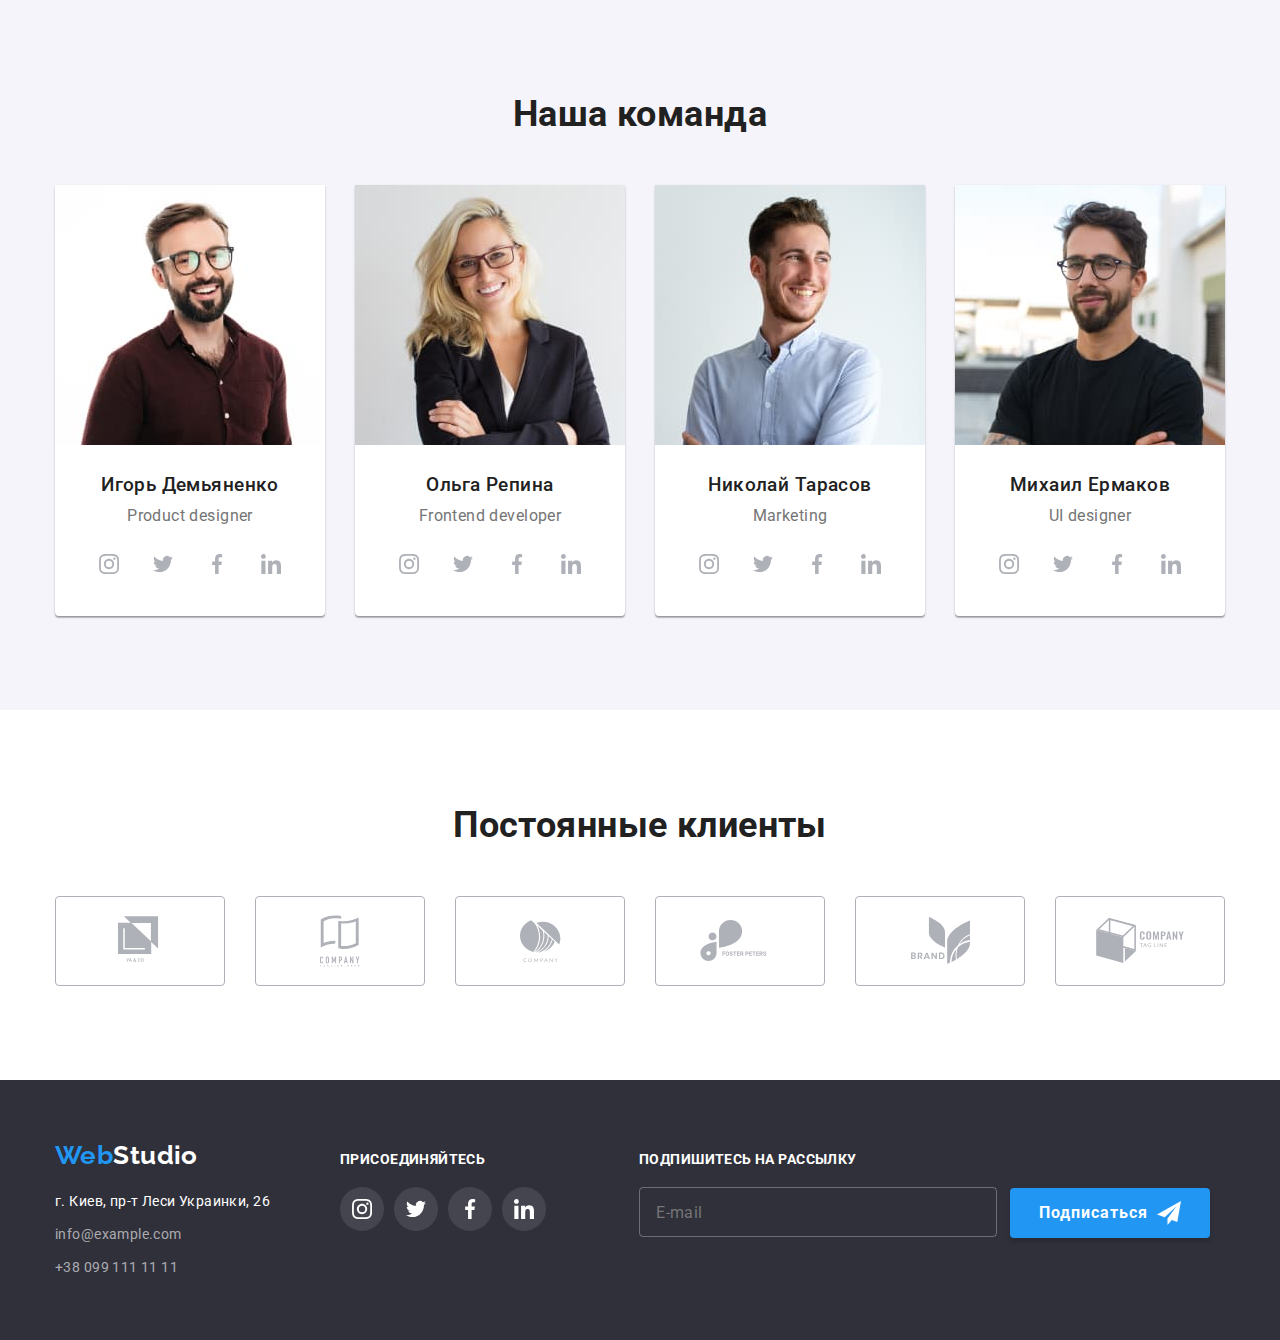
==== commit 78693fe0: "footer completed" ====
--- a/index.html
+++ b/index.html
@@ -70,7 +70,7 @@
               <label class="form-label" for="name">Имя</label>
               <div class="input-icon">
                 <input class="form-input" type="text" name="name" id="name">
-                <svg class="form-icon icon-name">
+                <svg class="form-icon">
                   <use href=./images/sprite.svg#icon-form-name></use>
                 </svg>
               </div>
@@ -79,7 +79,7 @@
               <label class="form-label" for="tel">Телефон</label>
               <div class="input-icon">
                 <input class="form-input" type="tel" name="tel" id="tel">
-                <svg class="form-icon icon-tel">
+                <svg class="form-icon">
                   <use href=./images/sprite.svg#icon-form-tel></use>
                 </svg>
               </div>
@@ -88,18 +88,23 @@
               <label class="form-label" for="email">Почта</label>
               <div class="input-icon">
                 <input class="form-input" type="email" name="email" id="email">
-                <svg class="form-icon icon-email">
+                <svg class="form-icon">
                   <use href="./images/sprite.svg#icon-form-email"></use>
                 </svg>
               </div>
             </div>
             <div class="form-field">
               <label class="form-label" for="comment">Комментарий</label>
-              <textarea class="form-textarea name="comment" id="comment" rows="8" placeholder="Введите текст"></textarea>
+              <textarea class="form-textarea" name="comment" id="comment" rows="8" placeholder="Введите текст"></textarea>
             </div>
-            <input type="checkbox" name="policy" id="policy">
-            <label for="policy">Соглашаюсь с рассылкой и принимаю <a href=""><span class="accent">Условия договора</span></a></label>
-            <button type="submit">Отправить</button>
+            <div class="form-field policy-field">
+              <label class="label-policy">
+                <input class="input-policy" type="checkbox" name="policy" id="policy">
+                <span class="icon-checkbox"></span>
+                Соглашаюсь с рассылкой и принимаю<a href="" class="agreement-link">Условия договора</a>
+              </label>
+            </div>
+            <button class="button-submit" type="submit">Отправить</button>
           </form>
         </div>
       </div>
@@ -470,12 +475,15 @@
                 </a>
               </li>
             </ul>
-            <li>
-                <form class="sign-form-footer">
-                  <label class="footer-title" for="email">подпишитесь на рассылку</label>
-                  <div class="sign-wrapper">
-                    <input type="email" id="email" name="email" placeholder="E-mail"/>
-                <button type="submit" class="sign-button">подписаться</button>
+            <li class="form-item">
+              <b class="footer-title">подпишитесь на рассылку</b>
+              <form class="sign-form-footer" autocomplete="off">
+                <input class="form-footer-input" type="email" name="email" placeholder="E-mail"/>
+                <button type="submit" class="sign-button">Подписаться
+                  <svg class="icon-sign">
+                    <use href="./images/sprite.svg#icon-paper-plane"></use>
+                  </svg>
+                </button>
                 </div>
                 </form>
             </li>
--- a/css/styles.css
+++ b/css/styles.css
@@ -319,7 +319,7 @@
   border-radius: 4px;
   outline: none;
 
-  transition: border-color 250ms var(--animation-timing);
+  transition: border 250ms var(--animation-timing);
 }
 
 .form-input:focus {
@@ -370,6 +370,81 @@
   letter-spacing: 0.01em;
 
   color: rgba(117, 117, 117, 0.5);
+}
+
+.policy-field {
+  display: flex;
+  flex-direction: row;
+  justify-content: center;
+  align-items: center;
+  margin-bottom: 30px;
+}
+
+.label-policy {
+  display: flex;
+  align-items: center;
+  line-height: 1.71;
+}
+
+.agreement-link {
+  margin-left: 5px;
+  color: var(--accent-color);
+  text-decoration: underline;
+}
+.agreement-link:focus {
+  color: var(--accent-color);
+  text-decoration: underline;
+}
+
+.input-policy {
+  position: absolute;
+  width: 1px;
+  height: 1px;
+  margin: -1px;
+  border: 0;
+  padding: 0;
+  clip: rect(0 0 0 0);
+  overflow: hidden;
+}
+
+.icon-checkbox {
+  width: 16px;
+  height: 15px;
+  border: 2px solid var(--primary-text-color);
+  border-radius: 2px;
+  margin-right: 7px;
+}
+
+.input-policy:checked + .icon-checkbox {
+  border: 2px solid var(--accent-color);
+  background-color: var(--accent-color);
+  background-image: url('../images/icon-check.svg');
+  background-origin: border-box;
+}
+
+.button-submit {
+  display: block;
+  margin: 0 auto;
+  width: 200px;
+  height: 50px;
+  padding: 10px 55px;
+
+  border: none;
+  border-radius: 4px;
+  box-shadow: 0px 4px 4px rgba(0, 0, 0, 0.15);
+  font-size: 16px;
+  line-height: 1.87;
+  font-weight: 700;
+  letter-spacing: 0.06em;
+  cursor: pointer;
+
+  background-color: var(--accent-color);
+  color: var(--secondary-text-color);
+  transition: background-color 250ms var(--timing-func);
+}
+
+.button-submit:hover {
+  background-color: #188ce8;
 }
 
 /* Hero */
@@ -745,13 +820,53 @@
   fill: currentColor;
 }
 
-.sign-form-footer {
-  display: flex;
-  align-items: baseline;
-}
-
-.sign-wrapper {
-  display: block;
+.form-footer-input {
+  display: inline-flex;
+  width: 358px;
+  height: 50px;
+  margin-right: 10px;
+  margin-top: 20px;
+  padding: 15px 16px;
+  outline: none;
+
+  border: 1px solid rgba(255, 255, 255, 0.3);
+  border-radius: 4px;
+
+  font-size: 16px;
+  line-height: 1.25;
+  letter-spacing: 0.03em;
+  color: var(--tertiary-text-color);
+  background-color: transparent;
+}
+
+.sign-button {
+  display: inline-flex;
+  justify-content: space-between;
+  align-items: center;
+
+  width: 200px;
+  height: 50px;
+  padding: 10px 29px;
+
+  border-radius: 4px;
+  box-shadow: 0px 4px 4px rgba(0, 0, 0, 0.15);
+  border: none;
+  cursor: pointer;
+
+  font-size: 16px;
+  line-height: 1.87;
+  font-weight: 700;
+  letter-spacing: 0.06em;
+  text-align: left;
+
+  color: var(--secondary-text-color);
+  background-color: var(--accent-color);
+}
+
+.icon-sign {
+  width: 24px;
+  height: 24px;
+  fill: currentColor;
 }
 
 /* Portfolio Hero (начало блоков страницы Портфолио) */
